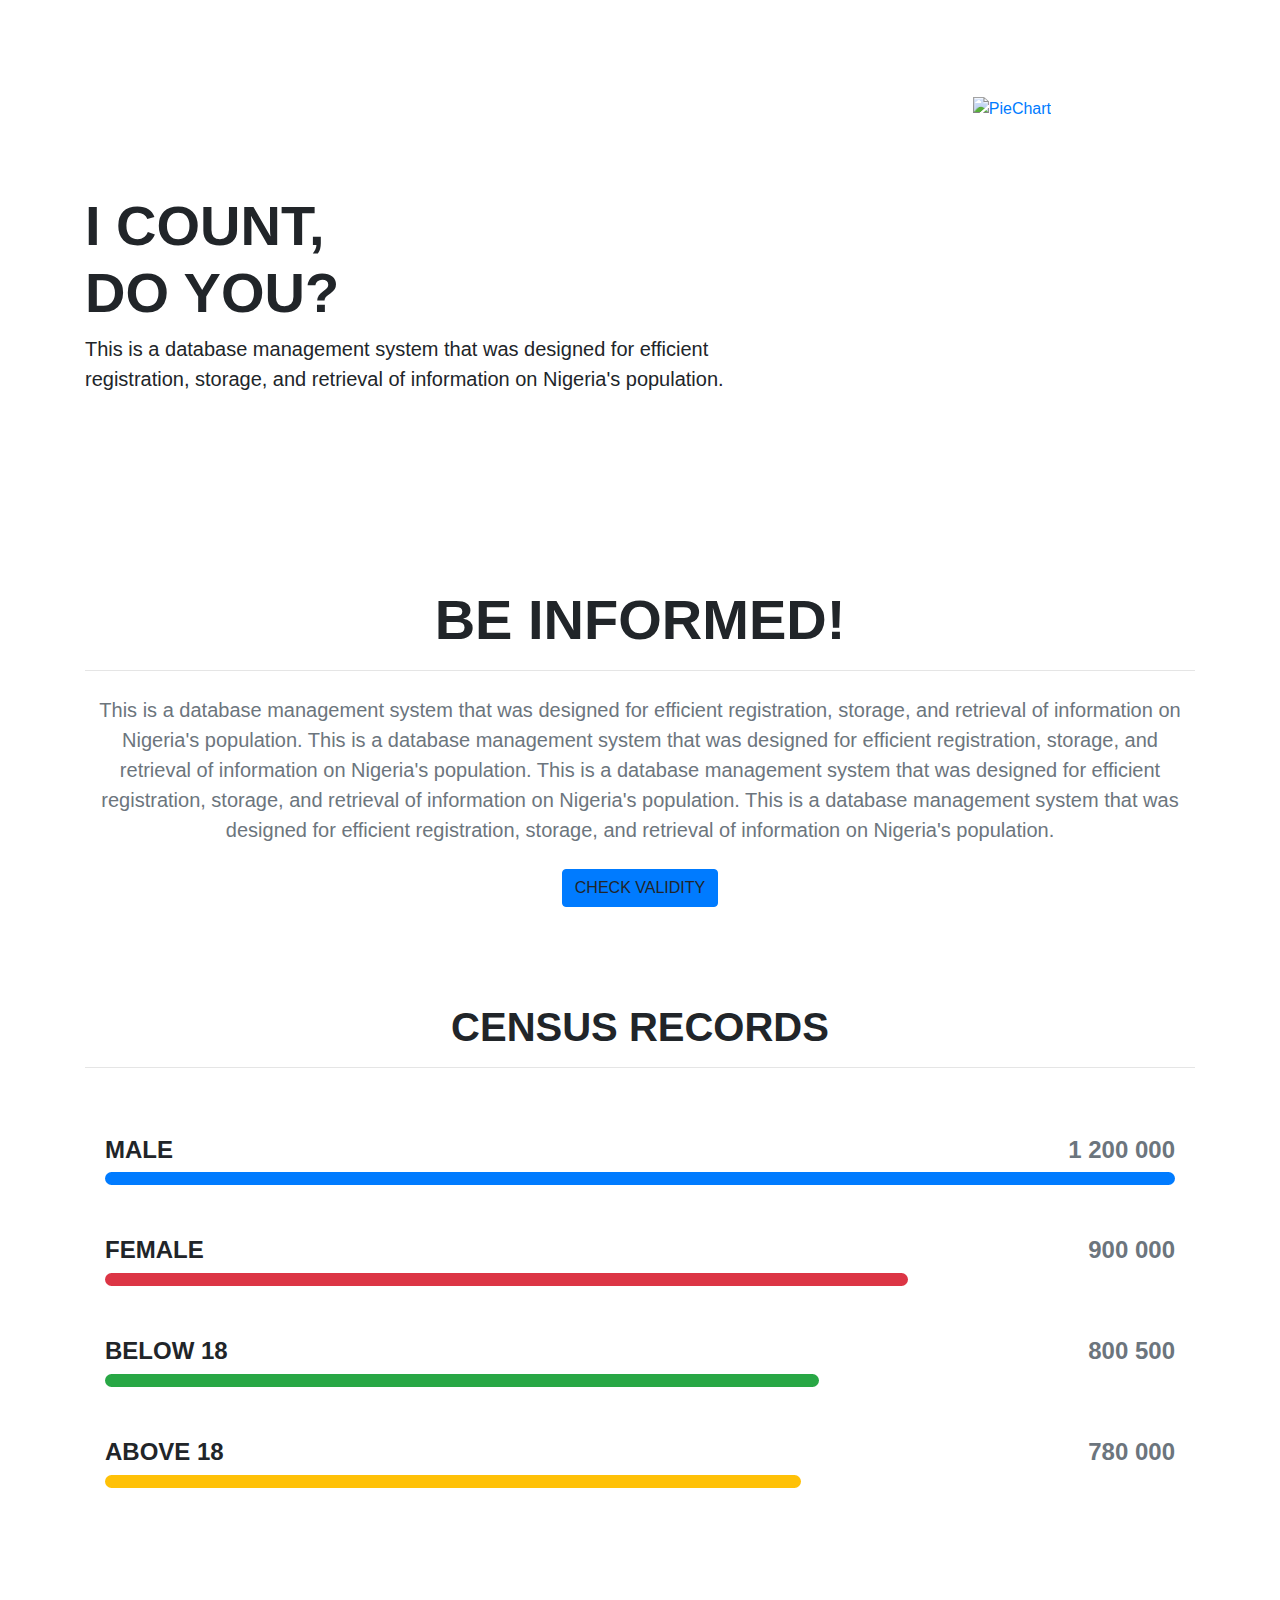
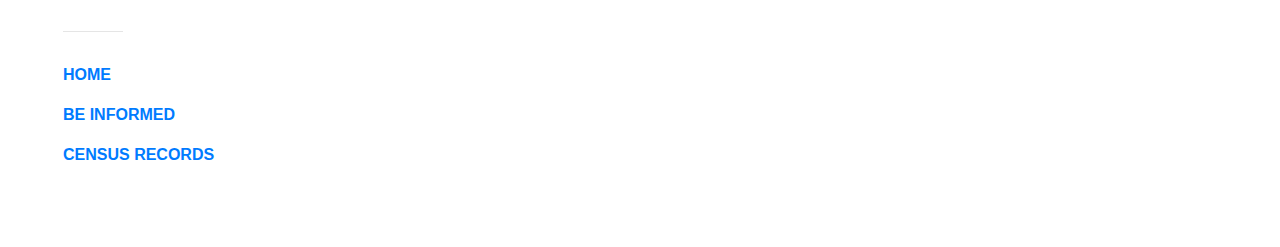
==== index.html @ 77ee2963 "Create index.html" ====
<!DOCTYPE html>
<html>
 <head> 
  <title>TLI Initiative</title> 
  <meta charset="utf-8">
    <meta name="viewport" content="width=device-width, initial-scale=1">
    <!-- Font Awesome -->
<link
  href="https://use.fontawesome.com/releases/v5.8.2/css/all.css"
  rel="stylesheet"
/>
<!-- Google Fonts -->
<link
  href="https://fonts.googleapis.com/css?family=Montserrat:300,400,500,700&display=swap"
  rel="stylesheet"
/>
<!-- MDB -->
<link
  href="https://cdnjs.cloudflare.com/ajax/libs/mdb-ui-kit/1.0.0/mdb.min.css"
  rel="stylesheet"
/>
 <link rel="stylesheet" href="https://stackpath.bootstrapcdn.com/bootstrap/4.3.1/css/bootstrap.min.css" integrity="sha384-ggOyR0iXCbMQv3Xipma34MD+dH/1fQ784/j6cY/iJTQUOhcWr7x9JvoRxT2MZw1T" crossorigin="anonymous">
   <link rel="stylesheet" href="https://maxcdn.bootstrapcdn.com/bootstrap/4.0.0/css/bootstrap.min.css">
   <link rel="stylesheet" type="text/css" href="style.css">
   <script>
   new WOW().init()
   </script>
</head>
<body>

  <!-- Full Page Intro -->
  <div class="view full-page-intro" id="do" style="background-repeat: no-repeat; background-size: cover;">

    <!-- Mask & flexbox options-->
    <div class="mask rgba-white-light d-flex justify-content-center align-items-center">

      <!-- Content -->
      <div class="container">

        <!--Grid row-->
        <div class="row wow my-5 py-5 fadeIn">

          <!--Grid column-->
          <div class="col-md-8 mt-5 pt-5 mb-4 text-left text-md-left">

            <h1 class="display-4 font-weight-bold"><b>I COUNT,<br/> DO YOU?</b></h1>

           <hr class="hr-thin float-left">
            <div>
            <p class="mb-4 lead float-left">
              This is a database management system that was designed for efficient registration, 
                storage, and retrieval of information on Nigeria's population. 
            </p>
            </div>
  
              </div>

          <!--Grid column-->

          <!--Grid column-->
          <div class="col-md-4 mb-5 text-right">

          <div class="mr-5">
			<div class="mr-5 px-5"><a href="https://imgbb.com/">
        <img src="https://i.ibb.co/ncJcJsR/PieChart.png" alt="PieChart" border="0"></a>
            </div>
		</div>

          </div>
          <!--Grid column-->

        </div>
        <!--Grid row-->

      </div>
      <!-- Content -->

    </div>
    <!-- Mask & flexbox options-->

  </div>
  <!-- Full Page Intro -->

  <!--Main layout-->
  <main>
    <div class="container">

      <!--Section: Main info--> 
      <div class="streak-md" style="background-image:url('https://i.ibb.co/xM295v4/Untitled-design.png')no-repeat center center; background-size: cover">
            <div class="flex-center rgba-white-light">
                <div class="smooth-scroll">
                        <section id="informed" class="my-5 mx-auto px-auto wow fadeIn text-center">
 <h1 class="display-4 font-weight-bold text-center"><b>BE INFORMED!</b></h1>

            <hr class="hr-thins mb-4">
            <p class="mb-4 lead text-center text-muted">
              This is a database management system that was designed
              for efficient registration, storage, and retrieval of information on 
              Nigeria's population. This is a database management system that was designed 
              for efficient registration, storage, and retrieval of information on Nigeria's 
              population. This is a database management system that was designed for efficient
              registration, storage, and retrieval of information on Nigeria's population. 
              This is a database management system that was designed for efficient registration, storage, and 
              retrieval of information on Nigeria's population.  
            </p>
      <a class="btn btn-rounded btn-primary mb-5">CHECK VALIDITY</a>

      </section>
                </div>
            </div>
        </div>
  
      <!--Section: Main info-->

      <!--Section: Records-->
      <section>
        
        <h1 class="font-weight-bold mx-auto text-center" id="records"><b>CENSUS RECORDS</b></h1>

            <hr class="hr-thins mb-5">
        <div class="card-body">
          <h4 class="font-weight-bold">
            MALE <span class=" text-muted float-right">1 200 000</span>
          </h4>
<div class="progress pb-5 mb-3 bg-white">
  <div
    class="progress-bar bg-primary mx-auto"
    role="progressbar"
    style="width: 100%; height: 13px;  border-radius: 30px; "
    aria-valuenow="100"
    aria-valuemin="0"
    aria-valuemax="100"
  ></div>
</div>
          <h4 class="font-weight-bold">
            FEMALE <span class="female text-muted float-right">900 000</span>
          </h4>
<div class="progress pb-5 mb-3 bg-white">
  <div
    class="progress-bar bg-danger"
    role="progressbar"
    style="width: 75%; height: 13px;  border-radius: 30px;"
    aria-valuenow="75"
    aria-valuemin="0"
    aria-valuemax="100"
  ></div>
</div>
          <h4 class="font-weight-bold">
            BELOW 18 <span class="below text-muted float-right">800 500</span>
          </h4>
<div class="progress pb-5 mb-3 bg-white">
  <div
    class="progress-bar bg-success"
    role="progressbar"
    style="width: 66.7%; height: 13px;  border-radius: 30px;"
    aria-valuenow="66.7"
    aria-valuemin="0"
    aria-valuemax="100"
  ></div>
</div>
          <h4 class="font-weight-bold">
            ABOVE 18 <span class="above text-muted float-right">780 000</span>
          </h4>
<div class="progress pb-5 mb-5 bg-white">
  <div
    class="progress-bar bg-warning"
    role="progressbar"
    style="width: 65%; height: 13px; border-radius: 30px;"
    aria-valuenow="65"
    aria-valuemin="0"
    aria-valuemax="100"
  ></div>
</div>
    </div>
      </section>
      <!--Section: More-->

    </div>
  </main>
  <!--Main layout-->

  <!--Footer-->
  <footer style="background:url('https://i.ibb.co/z52tk67/Untitled-design-1.png')no-repeat fixed; background-size: cover;"
          class="page-footer text-center font-small mt-4 wow fadeIn">

      <!--Third column-->
                <div class="col-md-3 col-lg-2 col-xl-2 text-left font-weight-bold my-4 mx-5">
                   
                    <hr class="deep-purple accent-2 mb-4 d-inline-block mx-auto" style="width: 60px;">
                    <p>
                        <a href="#do">HOME</a>
                    </p>
                    <p>
                        <a href="#informed">BE INFORMED</a>
                    </p>
                    <p>
                        <a href="#records">CENSUS RECORDS</a>
                    </p>
                   
                </div>
                <!--/.Third column-->



    

    <!--Copyright-->
    <div class="footer-copyright text-white font-weight-bold py-3">
      Copyright 2020 
    </div>
    <!--/.Copyright-->

  </footer>
  <!--/.Footer-->
  <!-- MDB -->
<script
  type="text/javascript"
  src="https://cdnjs.cloudflare.com/ajax/libs/mdb-ui-kit/1.0.0/mdb.min.js"
></script>
<script src="https://code.jquery.com/jquery-3.3.1.slim.min.js" integrity="sha384-q8i/X+965DzO0rT7abK41JStQIAqVgRVzpbzo5smXKp4YfRvH+8abtTE1Pi6jizo" crossorigin="anonymous"></script>
<script src="https://cdnjs.cloudflare.com/ajax/libs/popper.js/1.14.7/umd/popper.min.js" integrity="sha384-UO2eT0CpHqdSJQ6hJty5KVphtPhzWj9WO1clHTMGa3JDZwrnQq4sF86dIHNDz0W1" crossorigin="anonymous"></script>
<script src="https://stackpath.bootstrapcdn.com/bootstrap/4.3.1/js/bootstrap.min.js" integrity="sha384-JjSmVgyd0p3pXB1rRibZUAYoIIy6OrQ6VrjIEaFf/nJGzIxFDsf4x0xIM+B07jRM" crossorigin="anonymous"></script>
   <script src="https://ajax.googleapis.com/ajax/libs/jquery/3.3.1/jquery.min.js"></script>
  <script src="https://maxcdn.bootstrapcdn.com/bootstrap/4.0.0/js/bootstrap.min.js"></script>
  
</body>
</html>
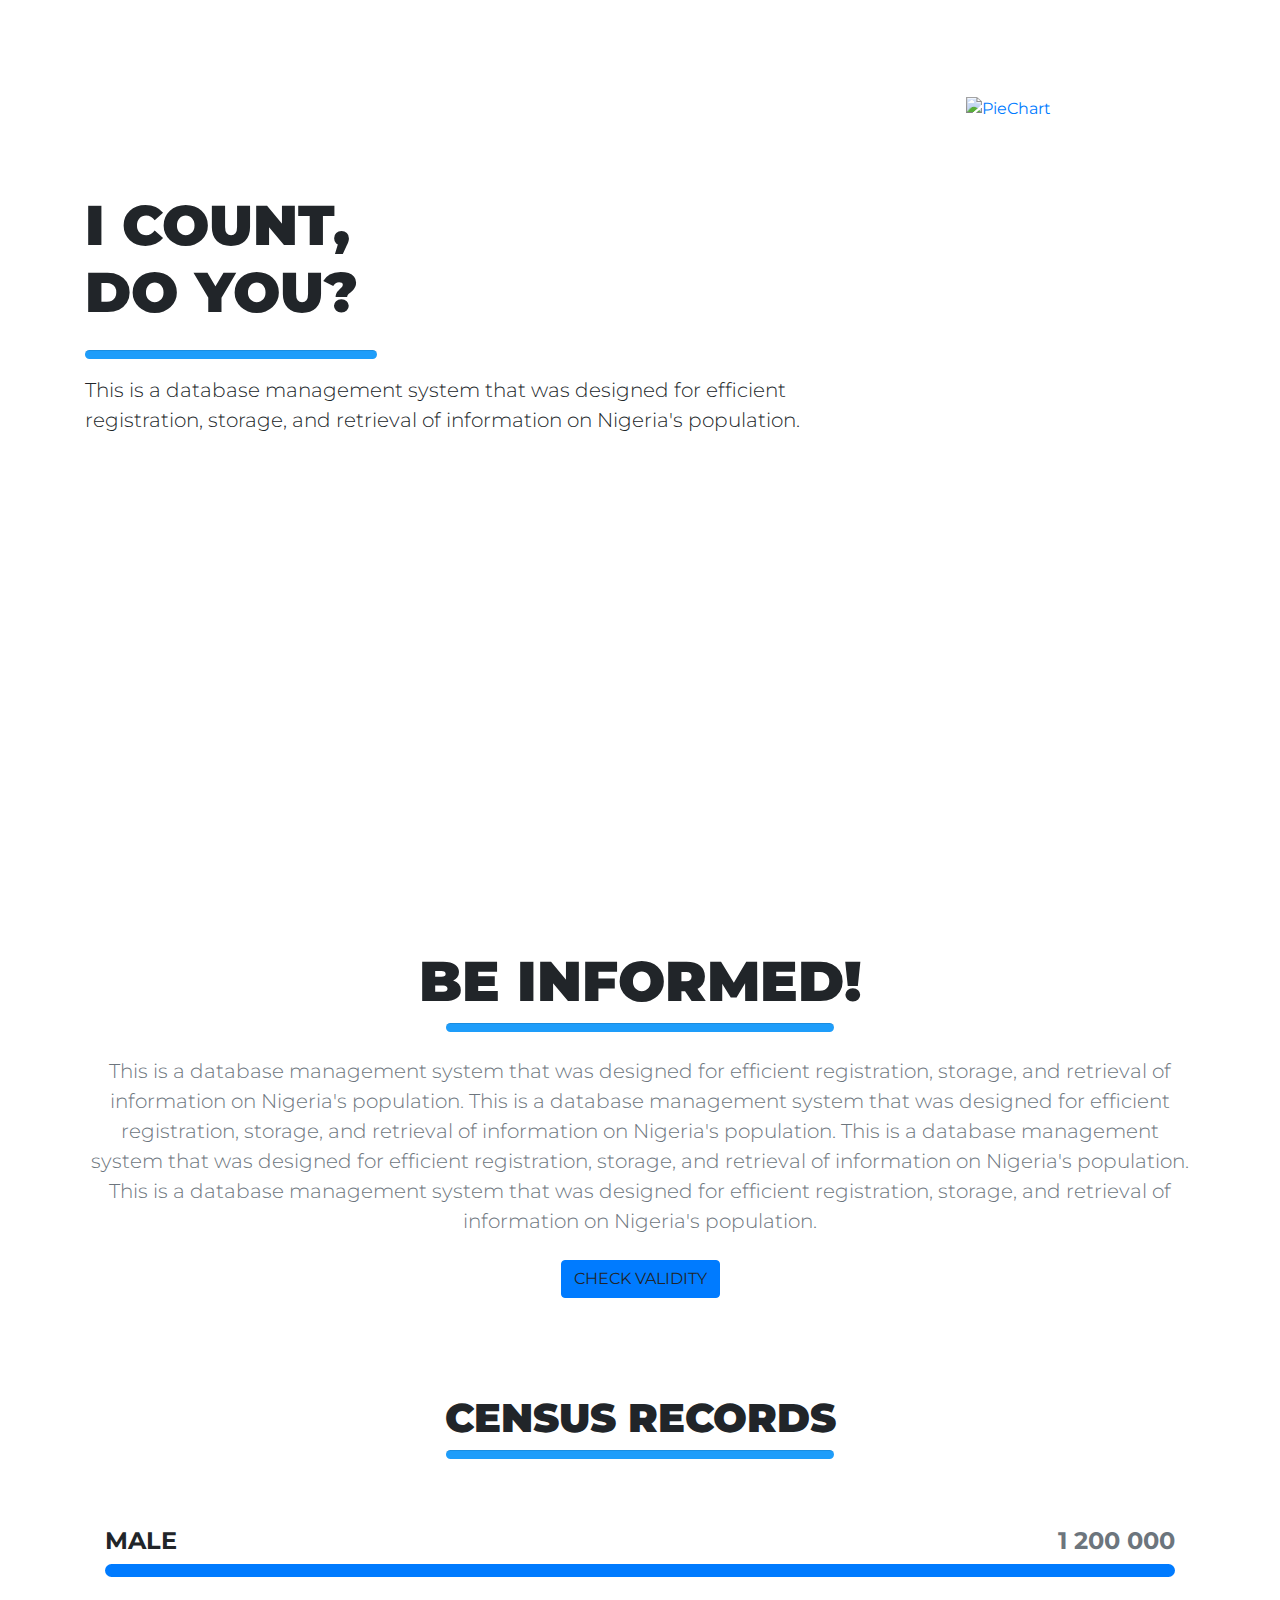
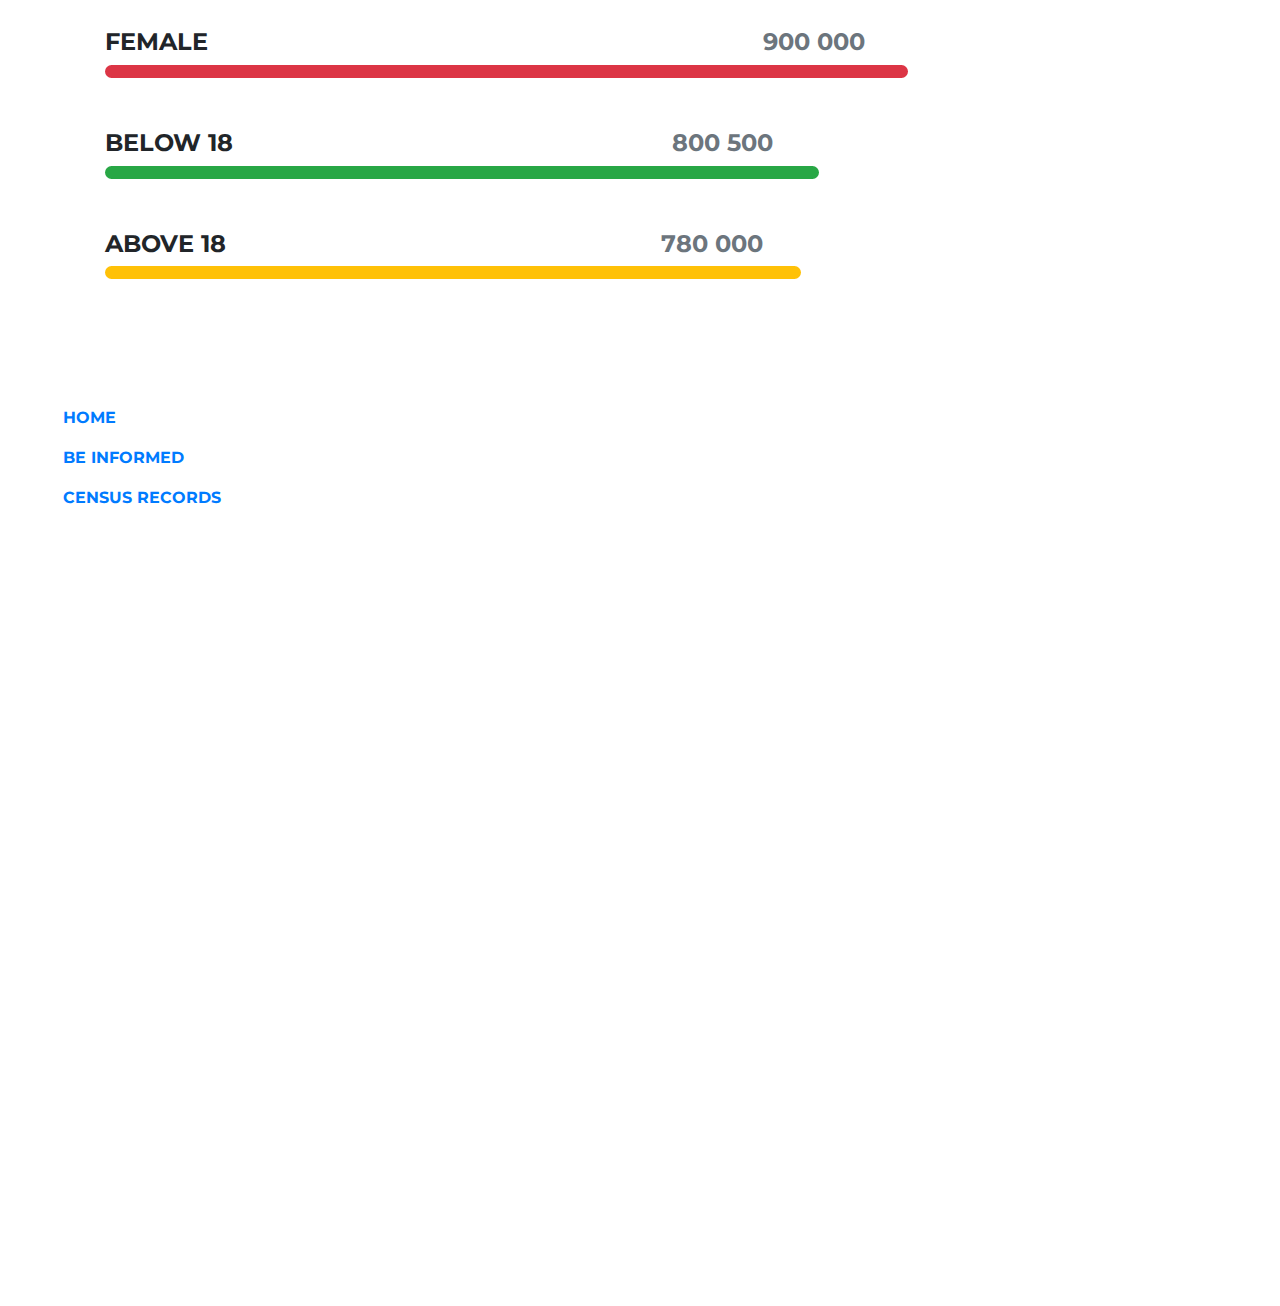
==== commit 435f8dc8: "Update index.html" ====
--- a/index.html
+++ b/index.html
@@ -103,7 +103,7 @@
               This is a database management system that was designed for efficient registration, storage, and 
               retrieval of information on Nigeria's population.  
             </p>
-      <a class="btn btn-rounded btn-primary mb-5">CHECK VALIDITY</a>
+      <a class="btn btn-primary btn-rounded mb-5">CHECK VALIDITY</a>
 
       </section>
                 </div>
@@ -180,13 +180,12 @@
   <!--Main layout-->
 
   <!--Footer-->
-  <footer style="background:url('https://i.ibb.co/z52tk67/Untitled-design-1.png')no-repeat fixed; background-size: cover;"
+  <footer style="background:url('https://i.ibb.co/z52tk67/Untitled-design-1.png')no-repeat center center fixed; background-size: cover;"
           class="page-footer text-center font-small mt-4 wow fadeIn">
 
       <!--Third column-->
-                <div class="col-md-3 col-lg-2 col-xl-2 text-left font-weight-bold my-4 mx-5">
-                   
-                    <hr class="deep-purple accent-2 mb-4 d-inline-block mx-auto" style="width: 60px;">
+                <div class="col-md-3 col-lg-2 col-xl-2 text-left text-weight font-weight-bold my-4 mx-5">
+                  
                     <p>
                         <a href="#do">HOME</a>
                     </p>
--- a/style.css
+++ b/style.css
@@ -0,0 +1,75 @@
+html,
+body,
+header,
+.view,
+#informed,
+.page-footer{
+  height: 100%;
+  font-family: "Montserrat", sans-serif;
+}
+
+@media (max-width: 740px) {
+ html,
+body,
+header,
+.view,
+#informed,
+.page-footer{
+    height: 1000px;
+  }
+}
+
+@media (min-width: 800px) and (max-width: 850px) {
+ html,
+body,
+header,
+.view,
+#informed,
+.page-footer{
+    height: 650px;
+  }
+}
+@media (min-width: 800px) and (max-width: 850px) {
+  .navbar:not(.top-nav-collapse) {
+     background: #1C2331!important;
+  }
+}
+/* Navbar animation */
+.navbar {
+  background-color: rgba(0, 0, 1, 0.5); }
+
+.top-nav-collapse {
+  background-color: #1C2331; }
+
+/* Adding color to the Navbar on mobile */
+@media only screen and (max-width: 768px) {
+  .navbar {
+    background-color: #1C2331; } }
+
+/* Footer color for sake of consistency with Navbar */
+.page-footer {
+  background-color: #3A83C2; }
+/*hr*/
+.hr-thin{
+width: 40%;
+height: 8px;
+background: #1E9DFA;
+border-radius: 50px;
+
+}
+.hr-thins{
+width: 35%;
+height: 8px;
+margin: auto;
+background: #1E9DFA;
+border-radius: 50px;
+}
+.female{
+  width: 38.5%;
+}
+.below{
+  width: 47%
+}
+.above{
+  width: 48%
+}
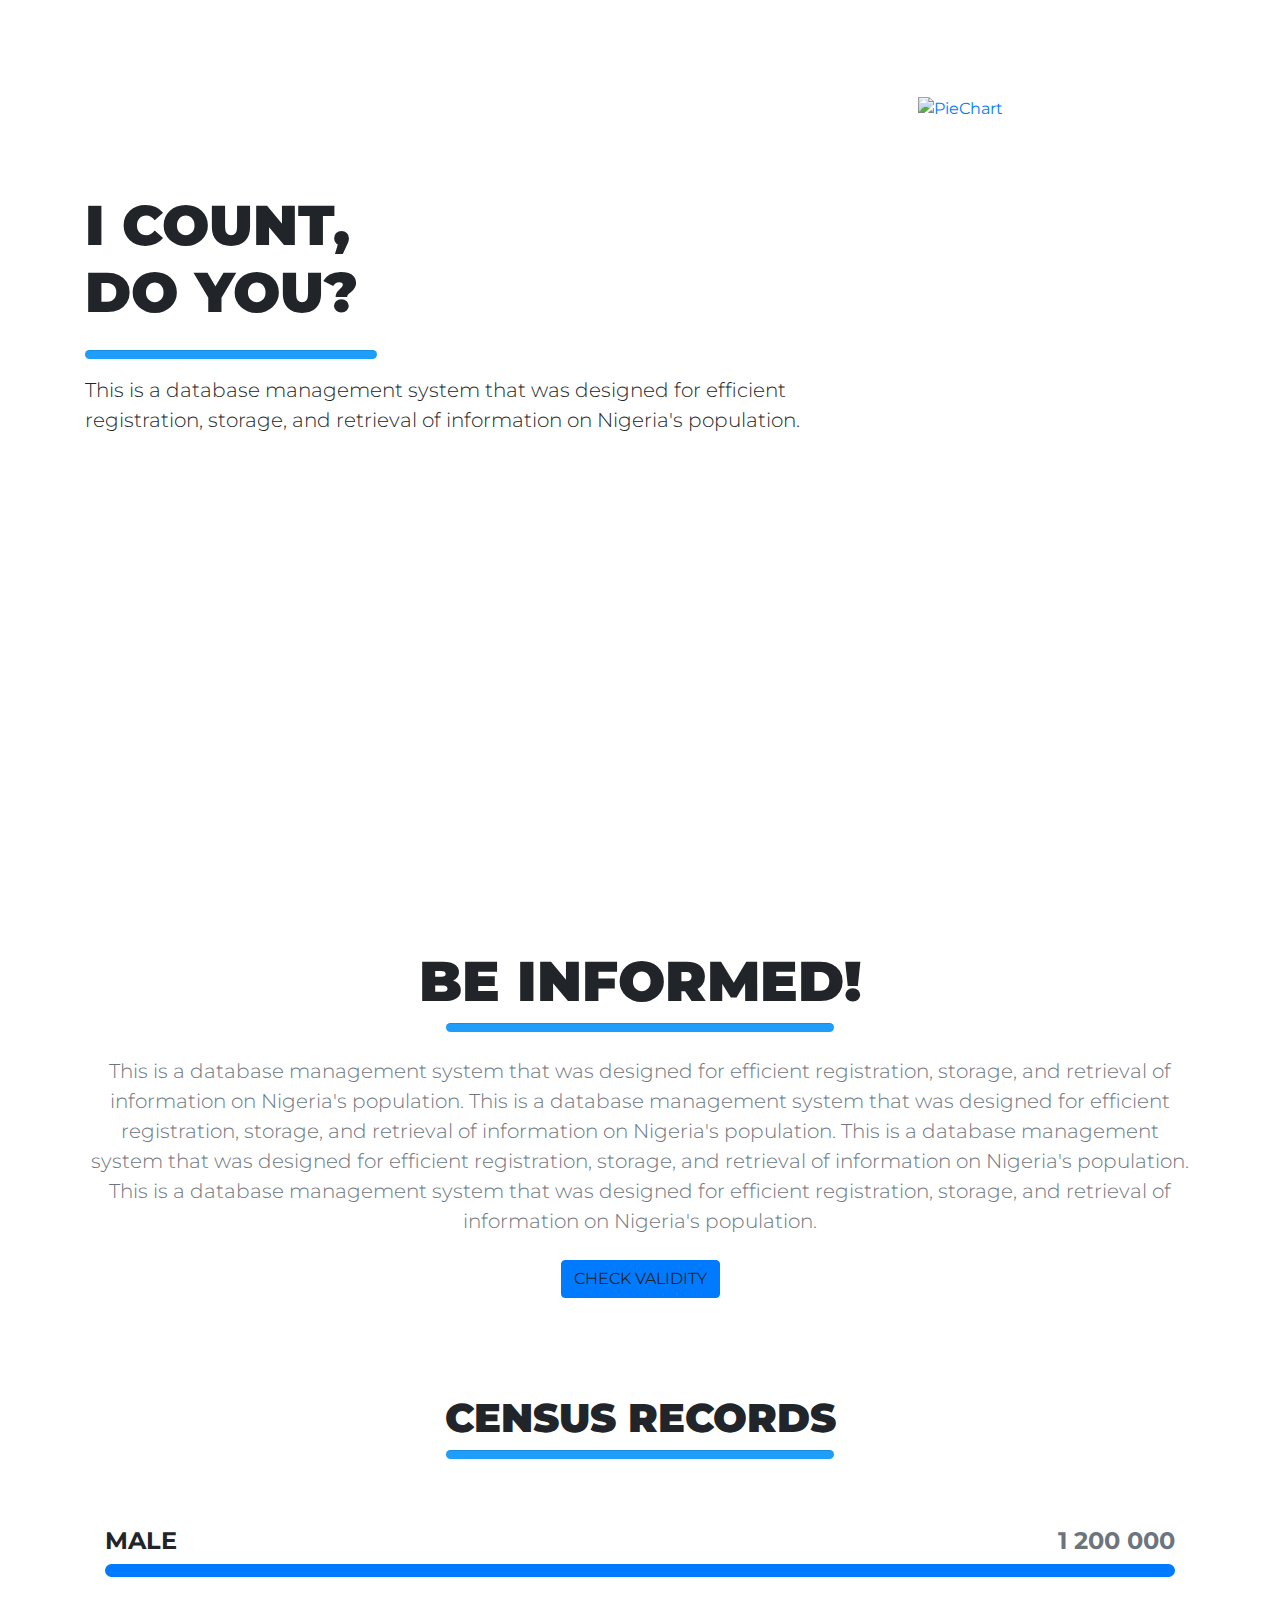
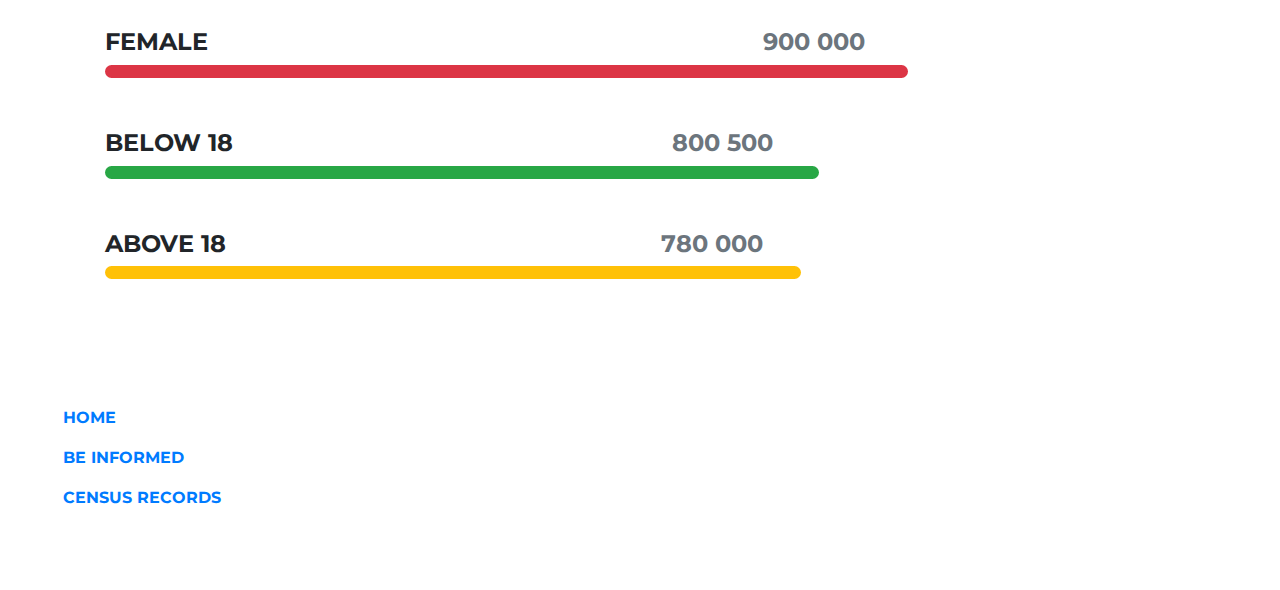
==== commit 4b517e6d: "Update index.html" ====
--- a/index.html
+++ b/index.html
@@ -60,8 +60,8 @@
           <!--Grid column-->
           <div class="col-md-4 mb-5 text-right">
 
-          <div class="mr-5">
-			<div class="mr-5 px-5"><a href="https://imgbb.com/">
+          <div class="mr-5 pr-5">
+			<div class="mr-5 pr-5"><a href="https://imgbb.com/">
         <img src="https://i.ibb.co/ncJcJsR/PieChart.png" alt="PieChart" border="0"></a>
             </div>
 		</div>
--- a/style.css
+++ b/style.css
@@ -1,9 +1,7 @@
 html,
 body,
 header,
-.view,
-#informed,
-.page-footer{
+.view{
   height: 100%;
   font-family: "Montserrat", sans-serif;
 }
@@ -12,9 +10,7 @@
  html,
 body,
 header,
-.view,
-#informed,
-.page-footer{
+.view{
     height: 1000px;
   }
 }
@@ -23,9 +19,7 @@
  html,
 body,
 header,
-.view,
-#informed,
-.page-footer{
+.view{
     height: 650px;
   }
 }
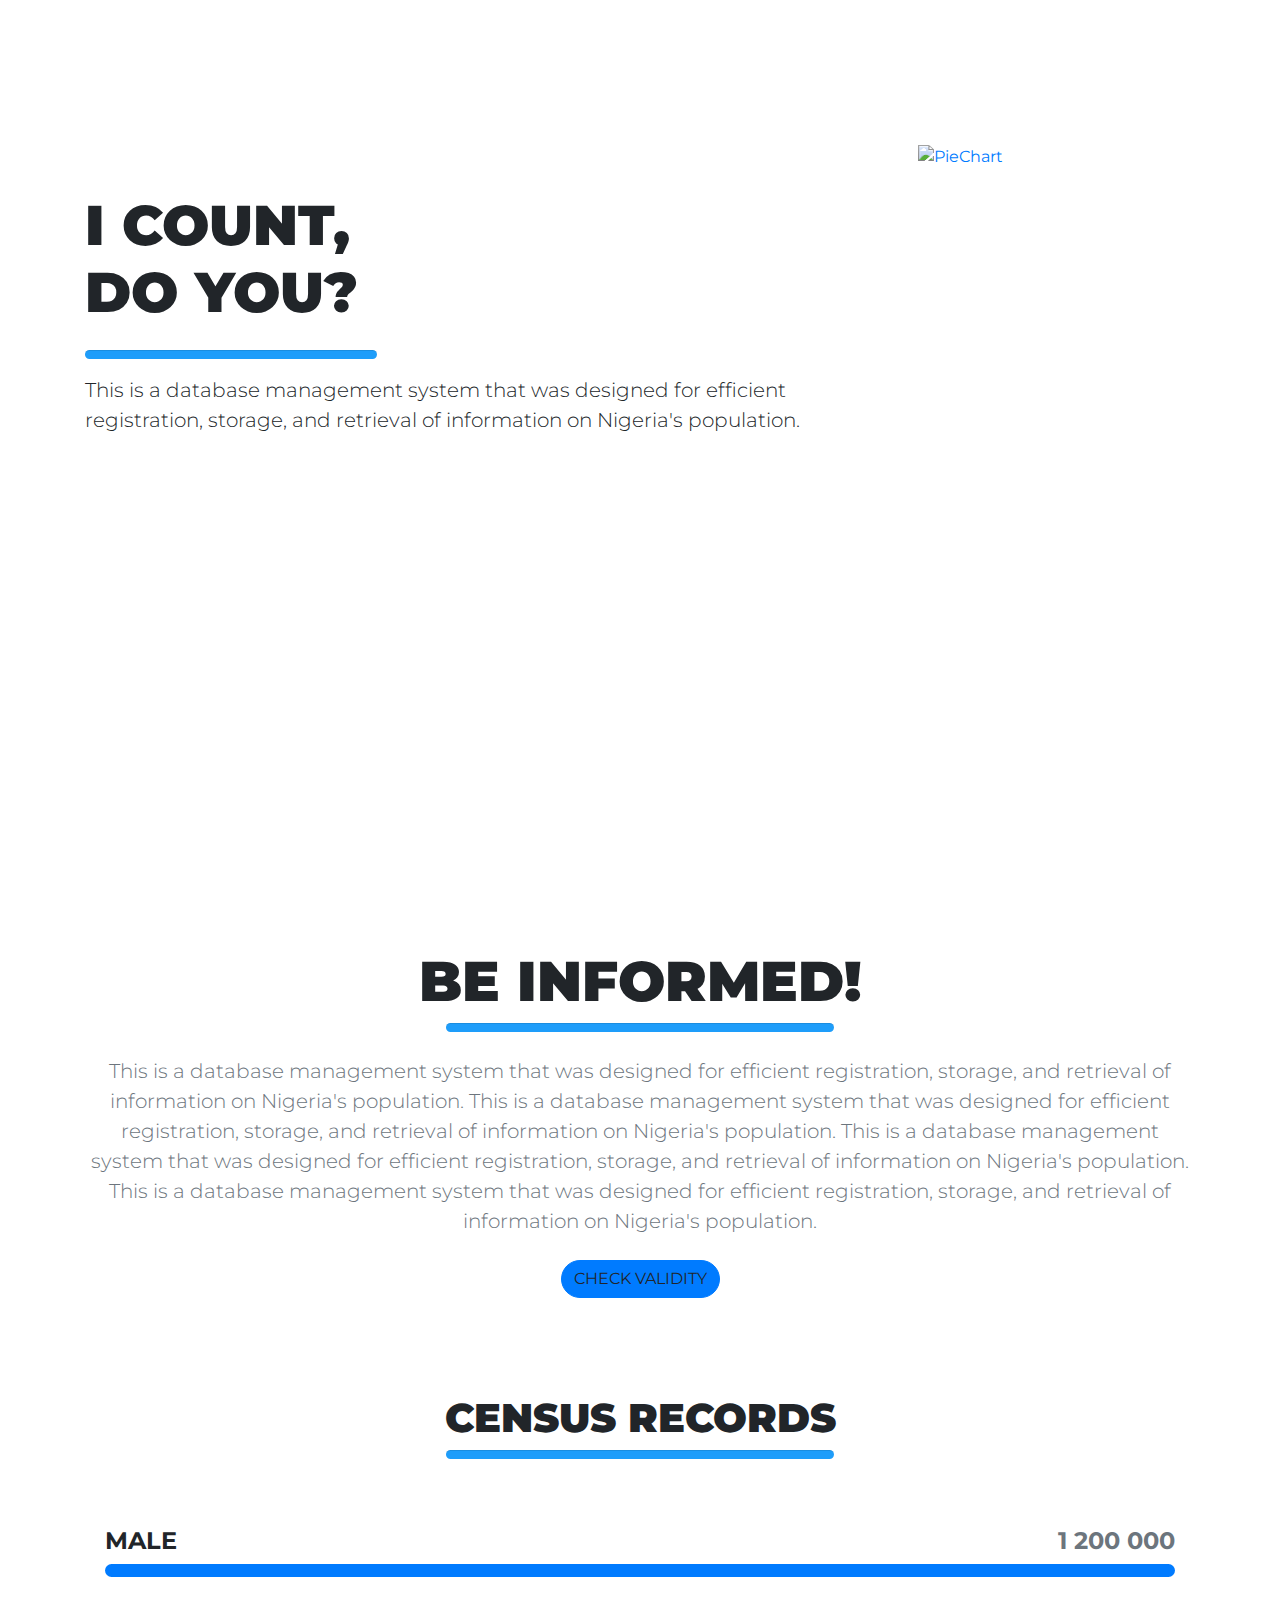
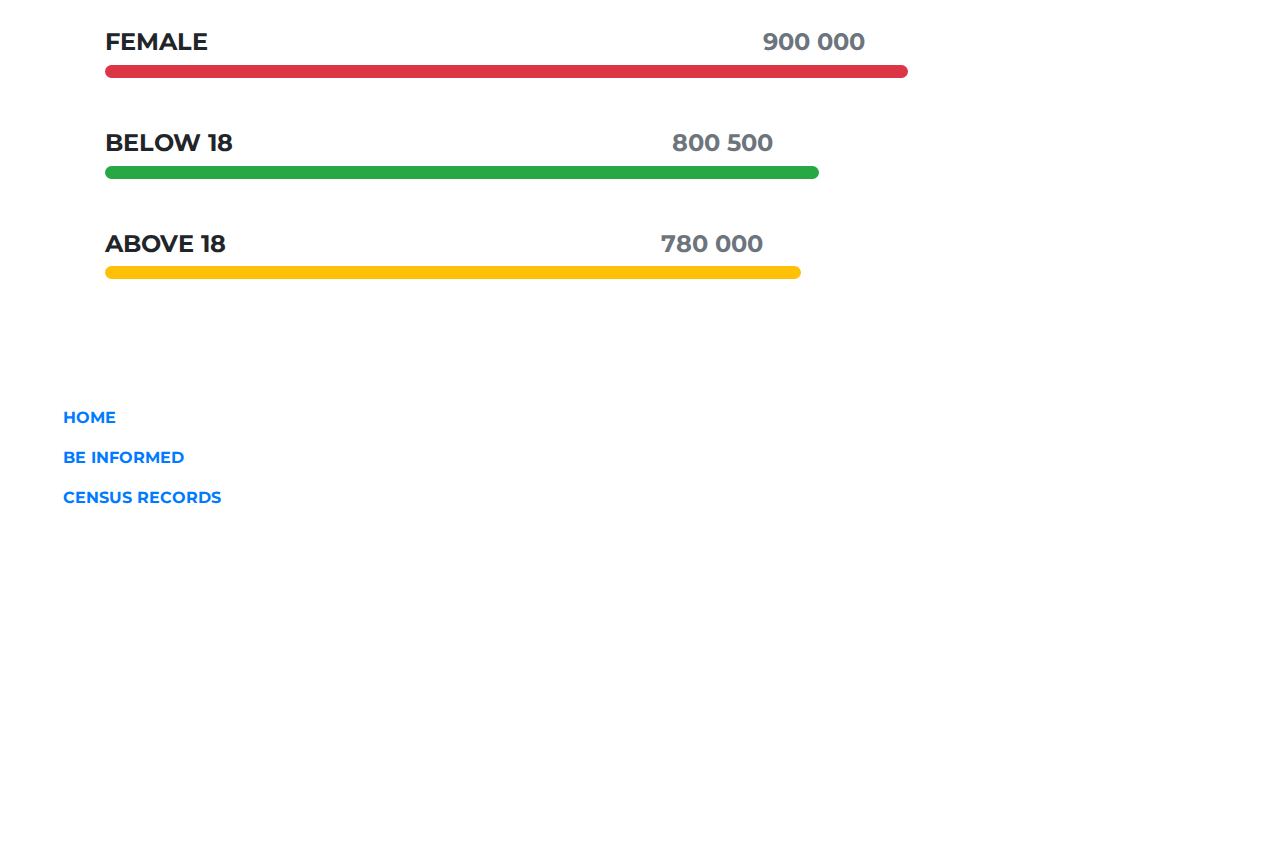
==== commit 39e84c04: "Update index.html" ====
--- a/index.html
+++ b/index.html
@@ -41,7 +41,7 @@
         <div class="row wow my-5 py-5 fadeIn">
 
           <!--Grid column-->
-          <div class="col-md-8 mt-5 pt-5 mb-4 text-left text-md-left">
+          <div class="col-md-8 py-5 my-5 text-left text-md-left">
 
             <h1 class="display-4 font-weight-bold"><b>I COUNT,<br/> DO YOU?</b></h1>
 
@@ -58,7 +58,7 @@
           <!--Grid column-->
 
           <!--Grid column-->
-          <div class="col-md-4 mb-5 text-right">
+          <div class="col-md-4 my-5 text-right">
 
           <div class="mr-5 pr-5">
 			<div class="mr-5 pr-5"><a href="https://imgbb.com/">
@@ -103,7 +103,7 @@
               This is a database management system that was designed for efficient registration, storage, and 
               retrieval of information on Nigeria's population.  
             </p>
-      <a class="btn btn-primary btn-rounded mb-5">CHECK VALIDITY</a>
+      <a class="btn btn-primary btn-rounded mb-5" style="border-radius: 30px;">CHECK VALIDITY</a>
 
       </section>
                 </div>
@@ -180,11 +180,11 @@
   <!--Main layout-->
 
   <!--Footer-->
-  <footer style="background:url('https://i.ibb.co/z52tk67/Untitled-design-1.png')no-repeat center center fixed; background-size: cover;"
+  <footer style="background:url('https://i.ibb.co/z52tk67/Untitled-design-1.png')no-repeat center center fixed; height: 50%; background-size: cover;"
           class="page-footer text-center font-small mt-4 wow fadeIn">
 
       <!--Third column-->
-                <div class="col-md-3 col-lg-2 col-xl-2 text-left text-weight font-weight-bold my-4 mx-5">
+                <div class="col-md-3 col-lg-2 col-xl-2 text-left text-white font-weight-bold my-4 mx-5">
                   
                     <p>
                         <a href="#do">HOME</a>
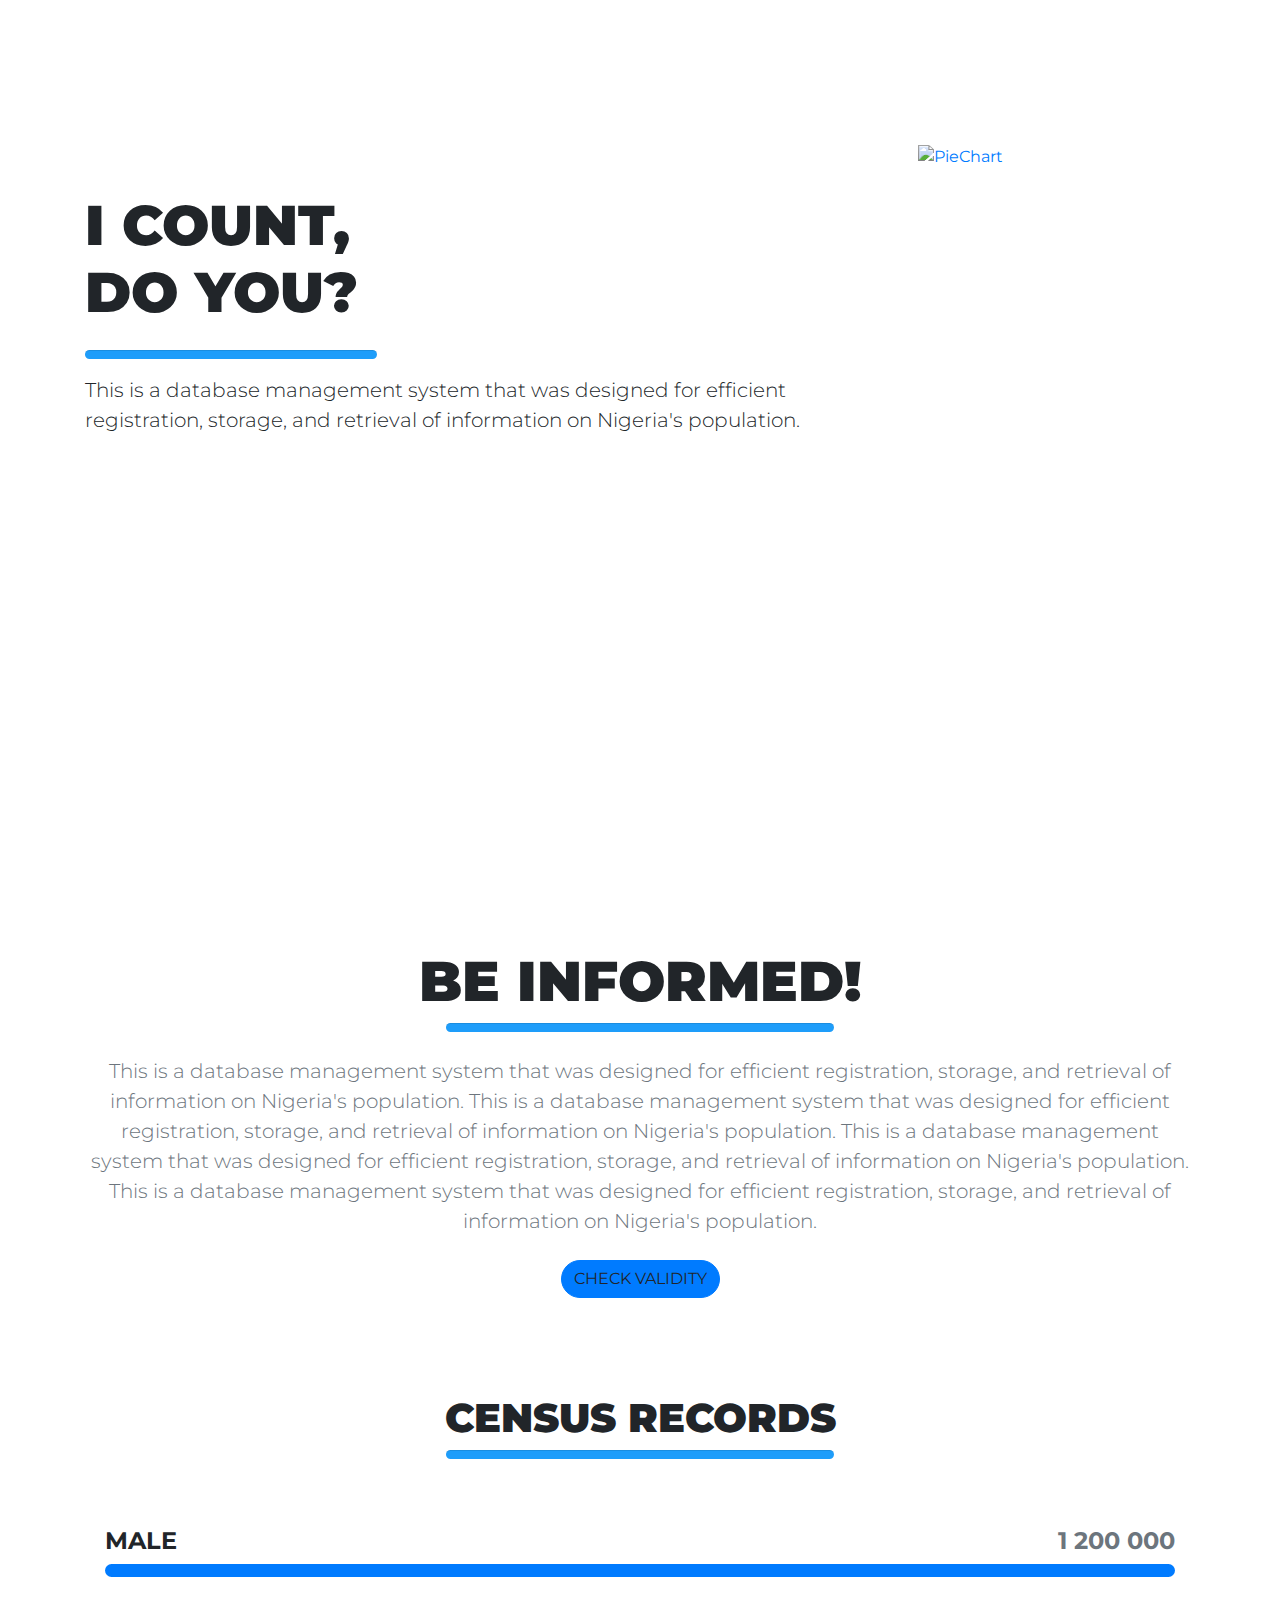
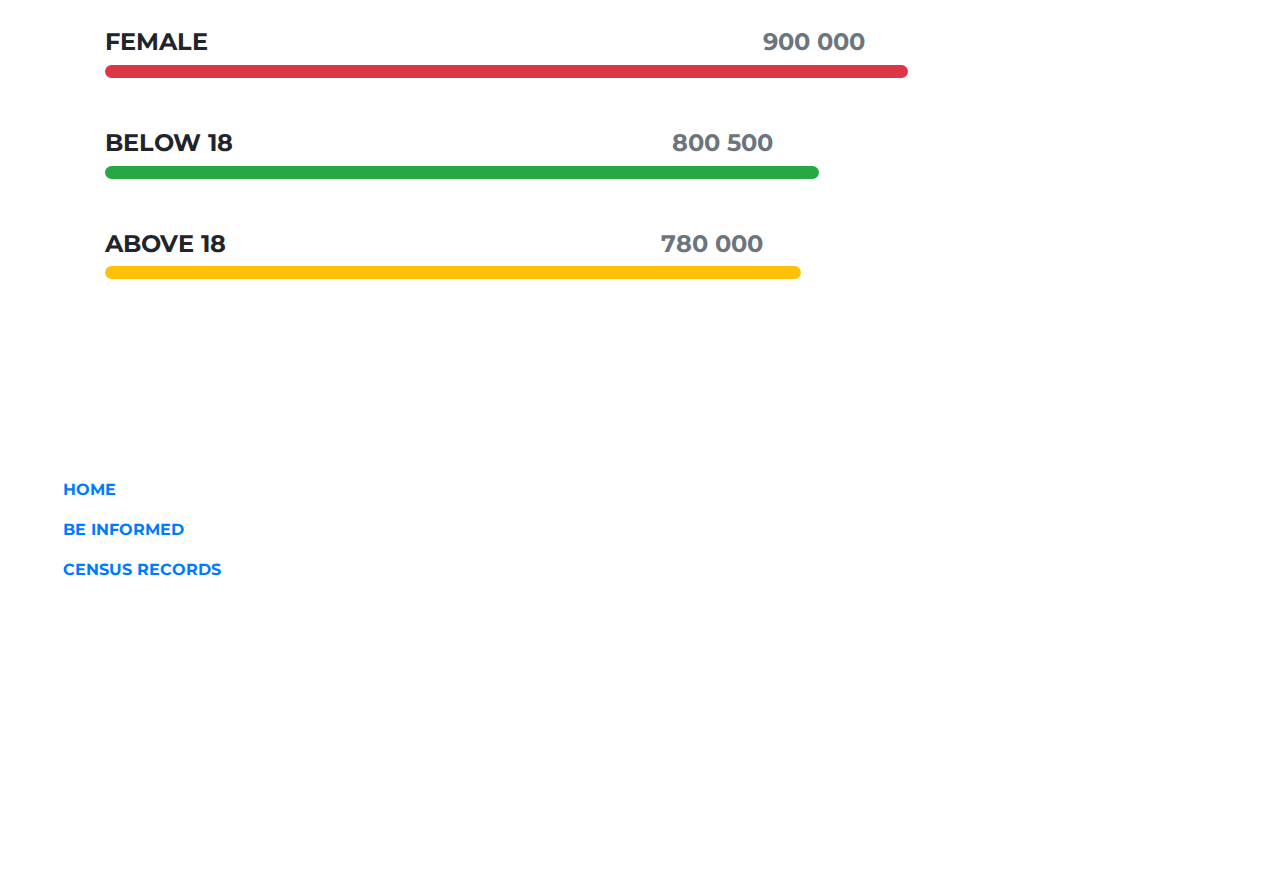
==== commit ba829983: "Update index.html" ====
--- a/index.html
+++ b/index.html
@@ -184,15 +184,15 @@
           class="page-footer text-center font-small mt-4 wow fadeIn">
 
       <!--Third column-->
-                <div class="col-md-3 col-lg-2 col-xl-2 text-left text-white font-weight-bold my-4 mx-5">
+                <div class="col-md-3 col-lg-2 col-xl-2 text-left text-white font-weight-bold mt-5 py-5 mx-5">
                   
-                    <p>
+                    <p class="text-white">
                         <a href="#do">HOME</a>
                     </p>
-                    <p>
+                    <p class="text-white">
                         <a href="#informed">BE INFORMED</a>
                     </p>
-                    <p>
+                    <p class="text-white">
                         <a href="#records">CENSUS RECORDS</a>
                     </p>
                    
--- a/style.css
+++ b/style.css
@@ -23,11 +23,16 @@
     height: 650px;
   }
 }
-@media (min-width: 800px) and (max-width: 850px) {
-  .navbar:not(.top-nav-collapse) {
-     background: #1C2331!important;
-  }
+.female{
+  width: 13.5%;
 }
+.below{
+  width: 15.2%
+}
+.above{
+  width: 16%
+}
+
 /* Navbar animation */
 .navbar {
   background-color: rgba(0, 0, 1, 0.5); }
@@ -38,7 +43,16 @@
 /* Adding color to the Navbar on mobile */
 @media only screen and (max-width: 768px) {
   .navbar {
-    background-color: #1C2331; } }
+    background-color: #1C2331; }
+.female{
+  width: 13.5%;
+}
+.below{
+  width: 15.2%
+}
+.above{
+  width: 16%
+}}
 
 /* Footer color for sake of consistency with Navbar */
 .page-footer {
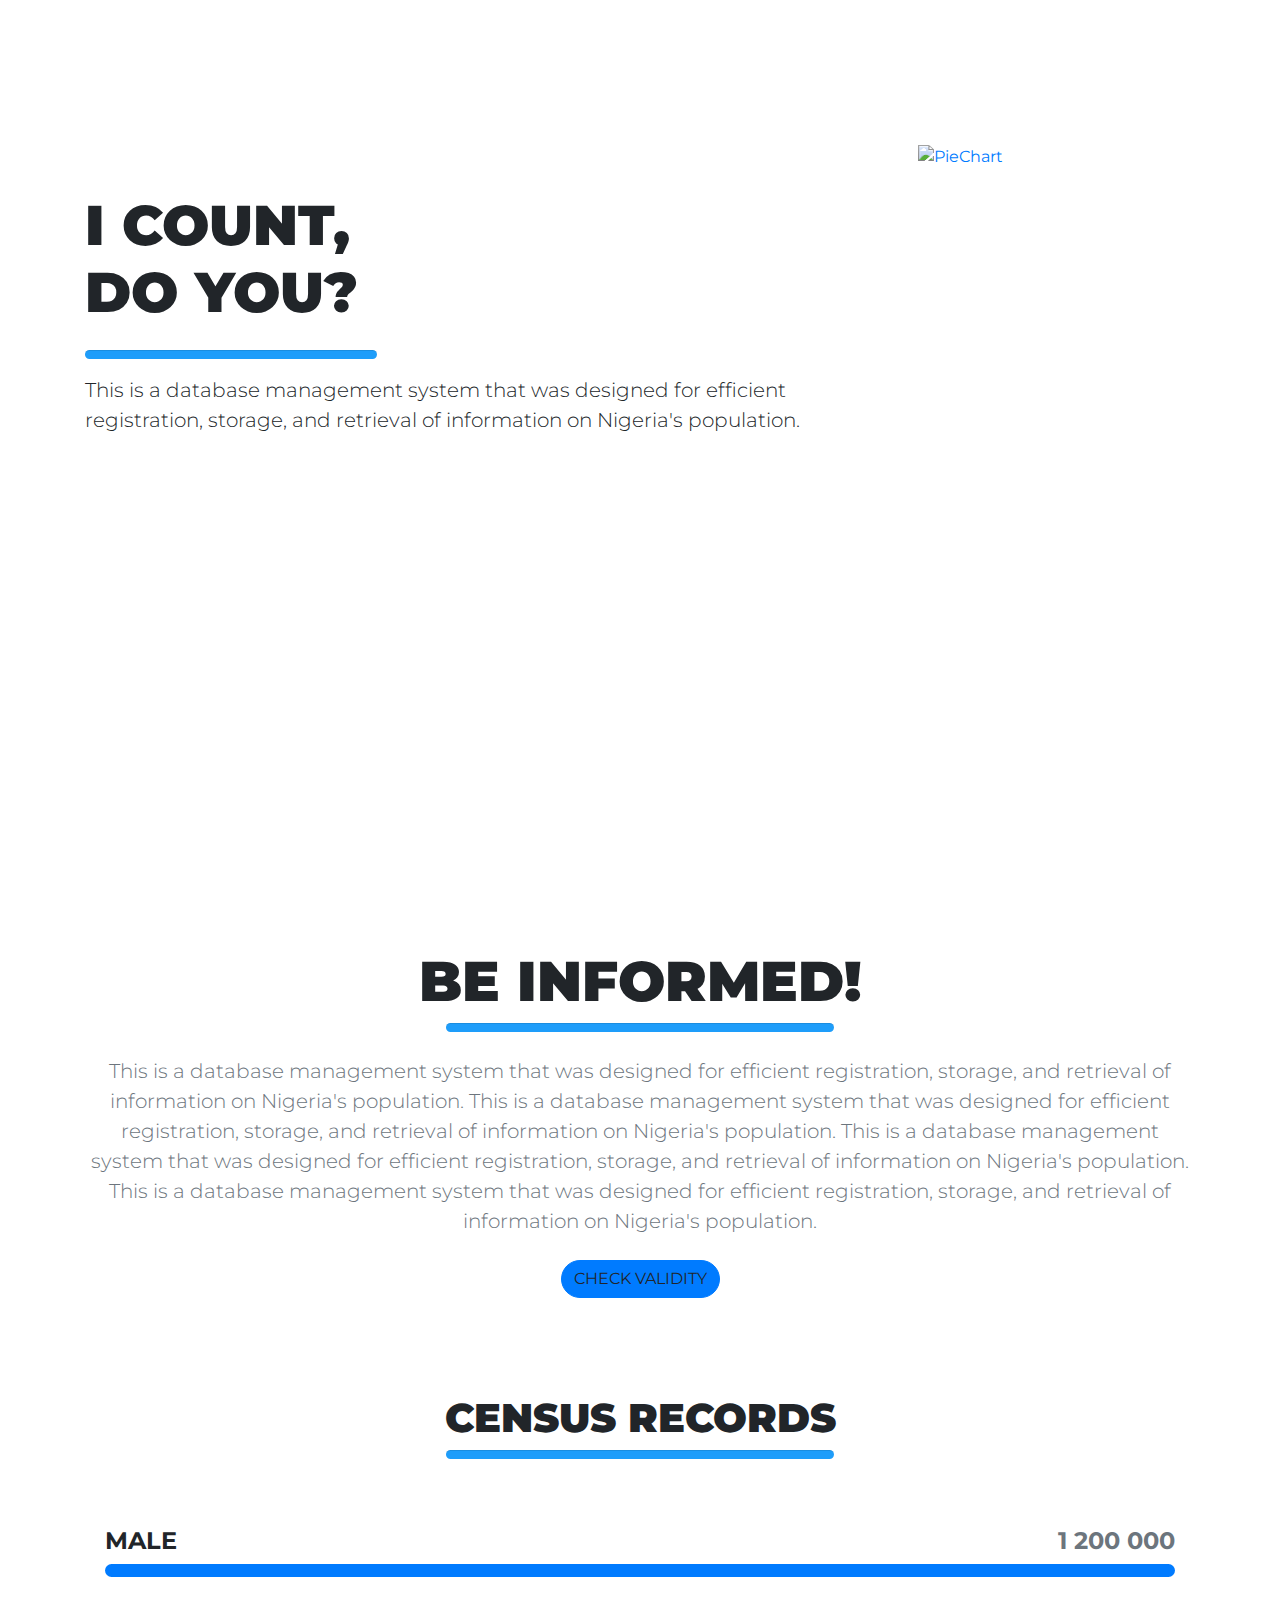
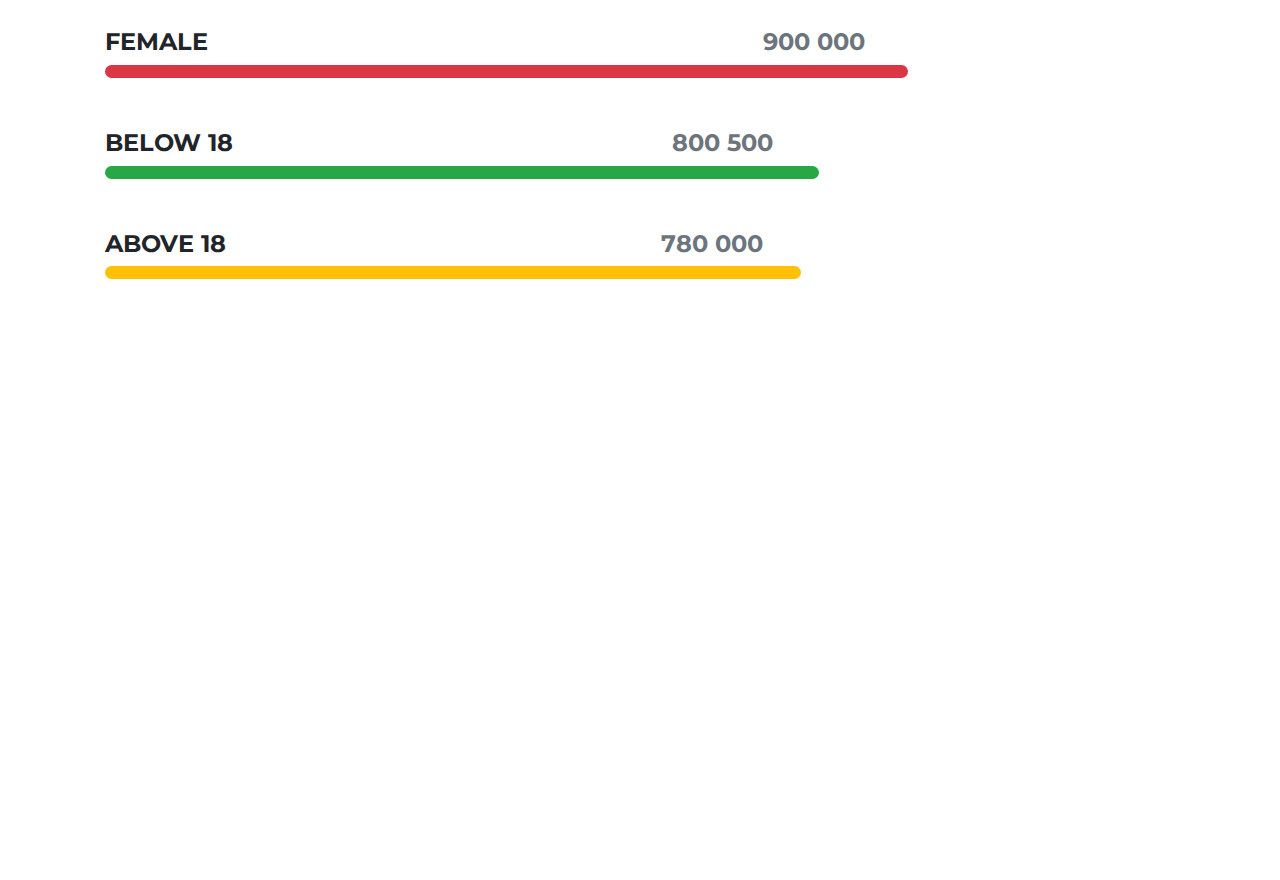
==== commit 0bb89b8e: "Update index.html" ====
--- a/index.html
+++ b/index.html
@@ -1,7 +1,7 @@
 <!DOCTYPE html>
 <html>
  <head> 
-  <title>TLI Initiative</title> 
+  <title>Census Management System</title> 
   <meta charset="utf-8">
     <meta name="viewport" content="width=device-width, initial-scale=1">
     <!-- Font Awesome -->
@@ -187,13 +187,13 @@
                 <div class="col-md-3 col-lg-2 col-xl-2 text-left text-white font-weight-bold mt-5 py-5 mx-5">
                   
                     <p class="text-white">
-                        <a href="#do">HOME</a>
+                        <a href="#do" class="text-white">HOME</a>
                     </p>
                     <p class="text-white">
-                        <a href="#informed">BE INFORMED</a>
+                        <a href="#informed" class="text-reset">BE INFORMED</a>
                     </p>
                     <p class="text-white">
-                        <a href="#records">CENSUS RECORDS</a>
+                        <a href="#records" class="text-reset">CENSUS RECORDS</a>
                     </p>
                    
                 </div>
